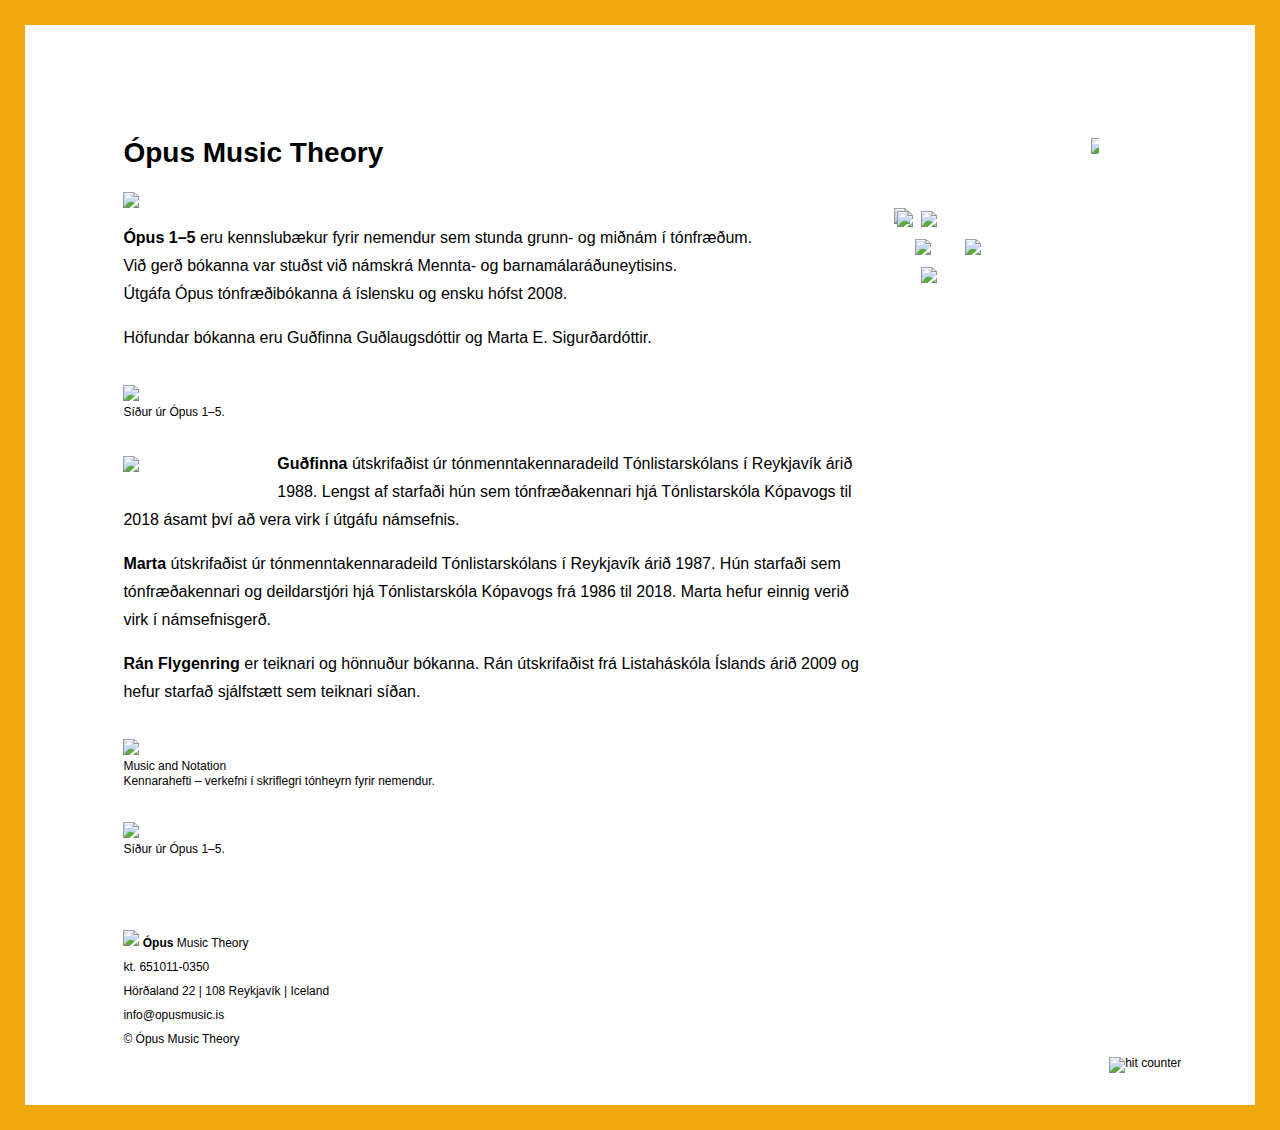
==== index.html @ 811f3639 "ok" ====
<!DOCTYPE html>
<html >
   <head> 
        <meta name="viewport" content="width=device-width, initial-scale=1.0" />
        <link rel="stylesheet" href="style.css">
        <link rel="icon" type="image/png" href="https://cdn.glitch.global/8276be85-9a9b-4915-a138-2e4279728780/raudur.png?v=1729731217273" />
         <title>Ópus Music Theory!</title>
    </head>
  
<header>
  <button  style=" padding: 0;
border: none;
background: none;" id="buttonsmall" onclick="myFunction2()"><img id="bt2" style=" cursor:pointer;" src="https://cdn.glitch.global/8276be85-9a9b-4915-a138-2e4279728780/isl?v=1729775907179" ></button>

  
 
  <script> 
      function myFunction() {
    var x = document.getElementById('column1_english');
    var y = document.getElementById('column1_islenska');
    var z = document.getElementById('bt');
    if (x.style.display === 'none') {
        x.style.display = 'block';
        y.style.display = 'none';
       z.src="https://cdn.glitch.global/8276be85-9a9b-4915-a138-2e4279728780/eng?v=1729775908264";

  
    } else {
    	y.style.display = 'block';
        x.style.display = 'none';
         z.src="https://cdn.glitch.global/8276be85-9a9b-4915-a138-2e4279728780/isl?v=1729775907179";

  
    } 
        
      
}
     function myFunction2() {
    var x = document.getElementById('column1_english');
    var y = document.getElementById('column1_islenska');
    var z = document.getElementById('bt2');
    if (x.style.display === 'none') {
        x.style.display = 'block';
        y.style.display = 'none';
       z.src="https://cdn.glitch.global/8276be85-9a9b-4915-a138-2e4279728780/eng?v=1729775908264";

  
    } else {
    	y.style.display = 'block';
        x.style.display = 'none';
         z.src="https://cdn.glitch.global/8276be85-9a9b-4915-a138-2e4279728780/isl?v=1729775907179";

  
    } 
      
}
  
 
    
  
  </script>
  
  <div class="navbar">
  <a class="titill_english" style=" text-decoration: none;"><strong>Ópus Music Theory</strong></a>
    <div class="dropdown" onmouseout="mouseOut4()" onmouseover="mouseOver4()">
    <button class="dropbtn" > <img  style=" cursor:pointer;"  id="svor" src="https://cdn.glitch.global/8276be85-9a9b-4915-a138-2e4279728780/svor.png?v=1730067952527" >
    </button>
      <script>
        function mouseOver4() {
    document.getElementById("svor").src="https://cdn.glitch.global/8276be85-9a9b-4915-a138-2e4279728780/svor2.png?v=1730068024588";
  }
  
  
  function mouseOut4() {
  document.getElementById("svor").src="https://cdn.glitch.global/8276be85-9a9b-4915-a138-2e4279728780/svor.png?v=1730067952527";
  }
      </script>
    <div class="dropdown-content" >
      <a href="./Opus1_svor">Ópus 1</a>
      <a href="./Opus2_svor">Ópus 2</a>
      <a href="./Opus3_svor">Ópus 3</a>
      <a href="./Opus4_svor">Ópus 4</a>
      <a href="./Opus5_svor">Ópus 5</a>
    </div>
  </div> 
 
     </div> 
  <a href="headerimage">
     
            <img
              style="display: block; margin-left: auto; margin-right: auto; margin-top: 2%;  position: relative;"
             
            
              src="https://cdn.glitch.global/675392fa-abd0-4d73-ab58-51f64d69403f/opuskapur_.jpg?v=1729717544191"
            
            />
          </a>
  
   

</header>


  <body>
    
    
    <div class="row">
        <div id="column1_islenska">
          
		<p><strong>Ópus 1–5 </strong>eru kennslubækur fyrir nemendur sem stunda grunn- og miðnám í tónfræðum.<br>
Við gerð bókanna var stuðst við námskrá Mennta- og barnamálaráðuneytisins.<br>
Útgáfa Ópus tónfræðibókanna á íslensku og ensku hófst 2008.</p>
<p>Höfundar bókanna eru Guðfinna Guðlaugsdóttir og Marta E. Sigurðardóttir.</p>

          <div  class="slideshow-container" style="display: block; margin-left: auto; margin-right: auto; margin-top: 4%; margin-bottom: 4%; position: relative;" data-cycle="2000">

    <div class="mySlides">
        <img src="https://cdn.glitch.global/8276be85-9a9b-4915-a138-2e4279728780/opussidur.jpg?v=1730111796913">
     
    </div>

    <div class="mySlides ">
        <img src="https://cdn.glitch.global/8276be85-9a9b-4915-a138-2e4279728780/opussidur4.jpg?v=1730112091494">
    </div>

    <div class="mySlides ">
        <img src="https://cdn.glitch.global/8276be85-9a9b-4915-a138-2e4279728780/opussidur6.jpg?v=1730112093834">
    </div>
             <div class="mySlides ">
        <img src="https://cdn.glitch.global/8276be85-9a9b-4915-a138-2e4279728780/opussidur8.jpg?v=1730112096105">
    </div>
             <div class="mySlides ">
        <img src="https://cdn.glitch.global/8276be85-9a9b-4915-a138-2e4279728780/opussidur9.jpg?v=1730112097296">
    </div>
<p class="fylgitexti"> Síður úr Ópus 1–5.
            
          </p>
</div>
     
          
<img src="https://cdn.glitch.global/675392fa-abd0-4d73-ab58-51f64d69403f/opusinstruments.jpg?v=1729698144412" 
style="float: left; 
margin: 0.375em 1.75em 1em 0;
    width:17%;"> 
         <p><strong>Guðfinna</strong> útskrifaðist úr tón&shy;mennta&shy;kennara&shy;deild Tónlistar&shy;skólans í Reykjavík árið 1988. Lengst af starfaði hún sem tónfræða&shy;kennari hjá Tónlistarskóla Kópavogs til 2018 ásamt því að vera virk í útgáfu námsefnis.</p>
<p><strong>Marta</strong> útskrifaðist úr tónmennta&shy;kennara&shy;deild Tónlistar&shy;skólans í Reykjavík árið 1987. Hún starfaði sem tónfræðakennari og deildarstjóri hjá Tónlistarskóla Kópavogs frá 1986 til 2018. Marta hefur einnig verið virk í námsefnisgerð.</p>
<p><strong>Rán Flygenring</strong> er teiknari og hönnuður bókanna. Rán útskrifaðist frá Listaháskóla Íslands árið 2009 og hefur starfað sjálfstætt sem teiknari síðan. </p>
 
   <div class="slideshow-container" style="display: block; margin-left: auto; margin-right: auto; margin-top: 4%; margin-bottom: 4%; position: relative;" data-cycle="2000">

    <div class="mySlides ">
        <img src="https://cdn.glitch.global/8276be85-9a9b-4915-a138-2e4279728780/1.jpg?v=1730112276648">
     <p class="fylgitexti"> Music and Notation<br>
       Kennarahefti – verkefni í skriflegri tónheyrn fyrir nemendur.
            
          </p>
    </div>

    <div class="mySlides ">
        <img src="https://cdn.glitch.global/8276be85-9a9b-4915-a138-2e4279728780/3.jpg?v=1730112327481">
    <p class="fylgitexti"> Vinnubók í tónheyrn<br>
       Nemendahefti – form fyrir skriflega tónheyrn.
            
          </p>
               </div>

    <div class="mySlides ">
        <img src="https://cdn.glitch.global/8276be85-9a9b-4915-a138-2e4279728780/tonheyrnarverkefni.jpg?v=1730113433041">
    <p class="fylgitexti"> Tónheyrnarverkefni 1–5<br>
       Verkefni í munnlegri tónheyrn fyrir nemendur.
            
          </p>
               </div>
             

</div>
     <div id= "slideshow3" class="slideshow-container" style="display: block; margin-left: auto; margin-right: auto; margin-top: 4%; margin-bottom: 4%; position: relative;" data-cycle="2000">

    <div class="mySlides ">
        <img src="https://cdn.glitch.global/8276be85-9a9b-4915-a138-2e4279728780/opussidur2.jpg?v=1730112088872">
     
    </div>

    <div class="mySlides">
        <img src="https://cdn.glitch.global/8276be85-9a9b-4915-a138-2e4279728780/opussidur3.jpg?v=1730112090072">
    </div>

    <div class="mySlides ">
        <img src="https://cdn.glitch.global/8276be85-9a9b-4915-a138-2e4279728780/opussidur5.jpg?v=1730112092653">
    </div>
             <div class="mySlides">
        <img src="https://cdn.glitch.global/8276be85-9a9b-4915-a138-2e4279728780/opussidur7.jpg?v=1730112095147">
    </div>
             <div class="mySlides ">
        <img src="https://cdn.glitch.global/8276be85-9a9b-4915-a138-2e4279728780/opussidur10.jpg?v=1730112098248">
    </div>
<p class="fylgitexti"> Síður úr Ópus 1–5.
            
          </p>
</div> 
   
      
          

	<p></p>
   <script>var slideshowContainers = document.getElementsByClassName("slideshow-container");
/* For each container get starting variables */
for(let s = 0; s < slideshowContainers.length; s++) {
    /* Read the new data attribute */        
    var cycle = slideshowContainers[s].dataset.cycle;
    /* Find all the child nodes with class mySlides */
    var slides = slideshowContainers[s].querySelectorAll('.mySlides');
    var slideIndex = 0;
    /* Now we can cycle slides, but this recursive function must have parameters */
    /* slides and cycle never change, those are unique for each slide container */
    /* slideIndex will increase during each iteration */
    showSlides(slides, slideIndex, cycle);
};

/* Function is alsmost same, but now it uses 3 new parameters */
function showSlides(slides, slideIndex, cycle) {
    for (i = 0; i < slides.length; i++) {
        slides[i].style.display = "none";
    };
    slideIndex++;
    if (slideIndex > slides.length) {
        slideIndex = 1
    };
    slides[slideIndex - 1].style.display = "block";
    /* Calling same function, but with new parameters and cycle time */
    setTimeout(function() {
        showSlides(slides, slideIndex, cycle)
    }, cycle);
};
   
  }
  
   
   
   </script>
           </div>
      
 <div id="column1_english" style="display: none;">
          <p> <b>Opus, vols. 1–5</b> are music theory textbooks for children aged eight and older. While originally conceived for use in music schools, they are also suitable for instruction in primary schools and for private study. The five volumes form a progressive course, taking students from the rudiments of music theory through intermediate-level study. Currently, volumes 1–3 have been translated into English, but all five books are readily available in Icelandic.</p><p>The books teach the fundamentals of music theory through a variety of methods, including games and puzzles. We have found that colourful graphic presentation makes the subject much more accessible for students. The books also contain anecdotal information from music history, which can easily be related to listening and analysis.</p>

          
           <div id= "slideshow1" class="slideshow-container" style="display: block; margin-left: auto; margin-right: auto; margin-top: 4%; margin-bottom: 4%; position: relative;" data-cycle="2000">

    <div class="mySlides">
        <img src="https://cdn.glitch.global/8276be85-9a9b-4915-a138-2e4279728780/opussidur.jpg?v=1730111796913">
     
    </div>

    <div class="mySlides ">
        <img src="https://cdn.glitch.global/8276be85-9a9b-4915-a138-2e4279728780/opussidur4.jpg?v=1730112091494">
    </div>

    <div class="mySlides ">
        <img src="https://cdn.glitch.global/8276be85-9a9b-4915-a138-2e4279728780/opussidur6.jpg?v=1730112093834">
    </div>
             <div class="mySlides">
        <img src="https://cdn.glitch.global/8276be85-9a9b-4915-a138-2e4279728780/opussidur8.jpg?v=1730112096105">
    </div>
             <div class="mySlides ">
        <img src="https://cdn.glitch.global/8276be85-9a9b-4915-a138-2e4279728780/opussidur9.jpg?v=1730112097296">
    </div>
<p class="fylgitexti"> Pages from Ópus 1–5.
            
          </p>
</div>
          
          
          
         
      <p>The Opus Music Theory textbooks are the result of many years of experimental teaching by the authors, who are former music teachers at Kópavogur Music School, one of the largest music schools in Iceland. The aim is to enable all pupils to use the material provided. We opted for graphic presentation because, in the course of our experimental teaching, it yielded the best results.</p>
   <p>The Opus Music Theory textbooks have received publication grants from <em>Ministry of Education and Children</em>,<em> the Icelandic Association of Music School Teachers</em>, and others.</p>

          
       

             <div id= "slideshow2" class="slideshow-container" style="display: block; margin-left: auto; margin-right: auto; margin-top: 4%; margin-bottom: 4%; position: relative;" data-cycle="2000">

    <div class="mySlides">
        <img src="https://cdn.glitch.global/8276be85-9a9b-4915-a138-2e4279728780/1.jpg?v=1730112276648">
     <p class="fylgitexti"> Music and Notation<br>
       Kennarahefti – verkefni í skriflegri tónheyrn fyrir nemendur.
            
          </p>
    </div>

     <div class="mySlides ">
        <img src="https://cdn.glitch.global/8276be85-9a9b-4915-a138-2e4279728780/3.jpg?v=1730112327481">
    <p class="fylgitexti"> Vinnubók í tónheyrn<br>
       Nemendahefti – form fyrir skriflega tónheyrn (Music & Notation).
            
          </p>
               </div>

    <div class="mySlides">
        <img src="https://cdn.glitch.global/8276be85-9a9b-4915-a138-2e4279728780/tonheyrnarverkefni.jpg?v=1730113433041">
    <p class="fylgitexti"> Tónheyrnarverkefni 1–5<br>
       Verkefni í munnlegri tónheyrn fyrir nemendur.
            
          </p>
               </div>
             

</div>
           
          
          <p>
          The publication of the Opus music books, together with related material in Icelandic and English, began in 2008. The authors of the books are former music teachers Marta E. Sigurðardóttir and Guðfinna Guðlaugsdóttir. The material is published under the name of Opus Music Theory.</p>
<p><img src="https://cdn.glitch.global/675392fa-abd0-4d73-ab58-51f64d69403f/opusinstruments.jpg?v=1729698144412" 
    style="float: left; 
    margin: 0.375em 1.75em 1em 0;
        width:17%;" ><strong>Guðfinna Guðlaugsdóttir</strong> holds a degree in music education from the Reykjavík College of Music. She taught music theory from 1988 to 2018, mostly at Kópavogur Music School, as well as being an active writer and editor of teaching materials.</p>
<p><strong>Marta E. Sigurðardóttir</strong> holds a degree in music education from the Reykjavík College of Music. She taught at Kópavogur Music School from 1986 to 2018 and was head of the school’s music theory department from 1990 to 2018. She has also been an active writer of educational material.</p>
<p><strong>Rán Flygenring</strong> is the graphic designer and illustrator of the Opus Music Theory books. She graduated with a BA in graphic design from the Iceland Academy of the Arts in 2009. She has been active in the creative field for several years, working mainly in the field of illustration and graphic storytelling. Rán has received numerous awards and nominations for her work.</p>
   
 
           <div class="slideshow-container" style="display: block; margin-left: auto; margin-right: auto; margin-top: 4%; margin-bottom: 4%; position: relative;" data-cycle="2000">

    <div class="mySlides ">
        <img src="https://cdn.glitch.global/8276be85-9a9b-4915-a138-2e4279728780/opussidur2.jpg?v=1730112088872">
     
    </div>

    <div class="mySlides">
        <img src="https://cdn.glitch.global/8276be85-9a9b-4915-a138-2e4279728780/opussidur3.jpg?v=1730112090072">
    </div>

    <div class="mySlides ">
        <img src="https://cdn.glitch.global/8276be85-9a9b-4915-a138-2e4279728780/opussidur5.jpg?v=1730112092653">
    </div>
             <div class="mySlides ">
        <img src="https://cdn.glitch.global/8276be85-9a9b-4915-a138-2e4279728780/opussidur7.jpg?v=1730112095147">
    </div>
             <div class="mySlides ">
        <img src="https://cdn.glitch.global/8276be85-9a9b-4915-a138-2e4279728780/opussidur10.jpg?v=1730112098248">
    </div>
<p class="fylgitexti"> Pages from Ópus 1–5.
            
          </p>
</div> 

	<p></p>
	

      	</div>
    
      
          
     
    
  
     <div class="column2">
       
     <div class="opuskall">
       <button  style=" padding: 0;
border: none;
background: none;" id="islenska" onclick="myFunction()"><img id="bt" onmouseout="mouseOut3()" onmouseover="mouseOver3()" style=" cursor:pointer;" src="https://cdn.glitch.global/8276be85-9a9b-4915-a138-2e4279728780/isl?v=1729775907179" ></button>

       <img  style="position: relative;" src="https://cdn.glitch.global/8276be85-9a9b-4915-a138-2e4279728780/opuskall-haus.png?v=1730032844815" 
  >
       
       </div>
 <a href="https://www.tonastodin.is/leit/?q=%C3%B3pus" target="_blank" ><img  id="buy" onmouseout="mouseOut()" onmouseover="mouseOver()" style="position: relative;" src="https://cdn.glitch.global/8276be85-9a9b-4915-a138-2e4279728780/kaupa_1.png?v=1730065942750" 
  >  </a>
    
    <a  href="mailto: info@opusmusic.is" >  <img  id="opusmail" onmouseout="mouseOut1()" onmouseover="mouseOver1()" style="position: relative;  " src="https://cdn.glitch.global/8276be85-9a9b-4915-a138-2e4279728780/opusog_1.png?v=1730065984340" 
  >   </a> 
        <a href="mailto: express@talnet.is" >  <img  id="verkefnimail" onmouseout="mouseOut2()" onmouseover="mouseOver2()" style="position: relative;  " src="https://cdn.glitch.global/8276be85-9a9b-4915-a138-2e4279728780/tonh_1.png?v=1730066150668" 
  >   </a>
     <div class="opuskall" style= "margin-bottom: 50px;">  <img  style="position: relative;" src="https://cdn.glitch.global/8276be85-9a9b-4915-a138-2e4279728780/opuskall-faetur.png?v=1730034214537" 
                                  > </div>
       
       <script> 
       function mouseOver() {
    document.getElementById("buy").src="https://cdn.glitch.global/8276be85-9a9b-4915-a138-2e4279728780/kaupa_2.png?v=1730065967588";
  }
  
  function mouseOut() {
  document.getElementById("buy").src="https://cdn.glitch.global/8276be85-9a9b-4915-a138-2e4279728780/kaupa_1.png?v=1730065942750";
  }
          function mouseOver1() {
    document.getElementById("opusmail").src="https://cdn.glitch.global/8276be85-9a9b-4915-a138-2e4279728780/opusog_2.png?v=1730066003556";
  }
  
  function mouseOut1() {
  document.getElementById("opusmail").src="https://cdn.glitch.global/8276be85-9a9b-4915-a138-2e4279728780/opusog_1.png?v=1730065984340";
  }
         function mouseOver2() {
    document.getElementById("verkefnimail").src="https://cdn.glitch.global/8276be85-9a9b-4915-a138-2e4279728780/tonh_2.png?v=1730066176357";
  }
  
  function mouseOut2() {
  document.getElementById("verkefnimail").src="https://cdn.glitch.global/8276be85-9a9b-4915-a138-2e4279728780/tonh_1.png?v=1730066150668";
  }
         
           function mouseOver3() {
    document.getElementById("bt").style.opacity="75%";
  }
  
  function mouseOut3() {
  document.getElementById("bt").style.opacity="100%";
  }
         var slideshowContainers = document.getElementsByClassName("slideshow-container");
/* For each container get starting variables */
for(let s = 0; s < slideshowContainers.length; s++) {
    /* Read the new data attribute */        
    var cycle = slideshowContainers[s].dataset.cycle;
    /* Find all the child nodes with class mySlides */
    var slides = slideshowContainers[s].querySelectorAll('.mySlides');
    var slideIndex = 0;
    /* Now we can cycle slides, but this recursive function must have parameters */
    /* slides and cycle never change, those are unique for each slide container */
    /* slideIndex will increase during each iteration */
    showSlides(slides, slideIndex, cycle);
};

/* Function is alsmost same, but now it uses 3 new parameters */
function showSlides(slides, slideIndex, cycle) {
    for (i = 0; i < slides.length; i++) {
        slides[i].style.display = "none";
    };
    slideIndex++;
    if (slideIndex > slides.length) {
        slideIndex = 1
    };
    slides[slideIndex - 1].style.display = "block";
    /* Calling same function, but with new parameters and cycle time */
    setTimeout(function() {
        showSlides(slides, slideIndex, cycle)
    }, cycle);
};
       </script>
     
     <p>
       
       </p>
     
  
      <div id="svorlisti">
        
     
         <img  id="svornidri"   src="https://cdn.glitch.global/8276be85-9a9b-4915-a138-2e4279728780/svor.png?v=1730066496882" >
        <ul style="margin-bottom: 30px; margin-top: -10px;">
<li><a href="./Opus1_svor">Ópus 1</a></li>
<li><a href="./Opus2_svor">Ópus 2</a></li>
<li><a href="./Opus3_svor">Ópus 3</a></li>
<li><a href="./Opus4_svor">Ópus 4</a></li>
<li><a href="./Opus5_svor">Ópus 5</a></li>
			</ul>
          </div>
       
        </div>
        </div>
      </body>
  <footer style = "margin-top: 40px; margin-bottom: 60px;">
   <div>
     
   <img style="width: 60px; margin-bottom:-8px;" src="https://cdn.glitch.global/675392fa-abd0-4d73-ab58-51f64d69403f/opusmusictheory%20copy.png?v=1729714924804">
     <p class="text"><b>Ópus</b> Music Theory</p></div>
  <p>
   kt. 651011-0350</p>
    <p>Hörðaland 22 | 108 Reykjavík | Iceland </p>
    <p><!-- Begin Email Cloaking -->
<script language="javascript" type="text/javascript"><!--
//
// Anti-Spam Email Cloaking 3.0 by David Tulga
// https://www.davidtulga.com/antispamemail.htm
//
x = '&#64;';
eml = '&#105;&#110;&#102;&#111;' + x + '&#111;&#112;&#117;&#115;&#109;&#117;&#115;&#105;&#99;&#46;&#105;&#115;';
msg = '&#105;&#110;&#102;&#111;' + x + '&#111;&#112;&#117;&#115;&#109;&#117;&#115;&#105;&#99;&#46;&#105;&#115;';
out = '<a class="cloak_eml" href="mailto:' + eml + '">' + msg + '</a>';
document.write(out);
// -->
</script>
<noscript>
<!-- This message is displayed if the browser has javascript disabled. -->
&#105;&#110;&#102;&#111; (at) &#111;&#112;&#117;&#115;&#109;&#117;&#115;&#105;&#99;&#46;&#105;&#115; [ &#105;&#110;&#102;&#111; (at) &#111;&#112;&#117;&#115;&#109;&#117;&#115;&#105;&#99;&#46;&#105;&#115; ] 
</noscript>
<!-- End Email Cloaking --></p>

    <p>© Ópus Music Theory</p>
     <!-- Start of CuterCounter Code -->
  <a style="float: right; margin-bottom:20px;" href="https://www.cutercounter.com/" target="_blank">   <img src="https://www.cutercounter.com/hits.php?id=hmxqkkpn&nd=6&style=1" border="0" alt="hit counter"></a>
<!-- End of CuterCounter Code -->
  </footer>
  

</html>
---- style.css ----
html {
  border: 25px solid #f0a80c;

}

header { 
 margin-top: 110px;
  
}
#islenska { 
  right: 25%;
  position: absolute;
  width: 9%;
  
}

.svorsidur { display: block; margin-left: auto; margin-right: auto; margin-top: 4%; margin-bottom: 4%; position: relative;
  border: 1px solid ;
}

footer { 
 font-family: "Helvetica Neue", Helvetica, sans-serif;
    font-weight: inherit;
  font-size: 12px;
   line-height: 1;
  bottom: 60px;
}



.text {
  display: inline-block;
  vertical-align: top;
  height:0px;
  margin-top:9px;
}
a {
  text-decoration: none;
  color: black;
  
}
a:hover {
  text-decoration: underline;
  color: black;
  
}
navbar {
  overflow: hidden;
}


.navbar a {
  text-align: center;
  text-decoration: none;
}



.dropdown .dropbtn { 
  border: none;
  outline: none;
  padding: 0px 0px;
  width: 50%;
  background-color: inherit;
  margin: 0;
}



.dropdown-content {
  display: none;
  position: absolute;
  background-color: #f9f9f9;
  
  margin-left: 7px;
  min-width: 90px;
  z-index: 1;
}

.dropdown-content a {
  float: none;
  color: black;
  padding: 14px 16px;
  text-decoration: none;
  display: block;
  text-align: left;
}
.dropdown-content2 {
  display: none;
  position: absolute;
  background-color: #f9f9f9;
  min-width: 120px;
  z-index: 1;
}

.dropdown-content2 a {
  float: none;
  color: black;
  padding: 14px 25px;
  text-decoration: none;
  display: block;
  text-align: left;
}


.dropdown-content2 a:hover {
  background-color: #f0a80c;
  color: black;
}


.dropdown-content a:hover {
  background-color: #f0a80c;
  color: black;
}

.dropdown:hover .dropdown-content {
  display: block;
}
.dropdown:hover .dropdown-content2 {
  display: block;
}

@media screen and (max-width: 600px) {
  .topnav a:not(:first-child), .dropdown .dropbtn {
    display: none;
  }
  .topnav a.icon {
    float: right;
    display: block;
  }
}
.mySlides {display:none;}
.mySlides2 {display:none;}

img { 
    max-width: 100%; 
    height: auto; 
}





.titill_english {
    font-family: "Helvetica Neue", Helvetica, sans-serif;
    font-weight: inherit;
      margin: 0;
   
}
.titill_english:hover {
   text-decoration: underline;
   
}

.row {
display: -ms-flexbox; /* IE10 */
display: flex;
-ms-flex-wrap: wrap; /* IE10 */
flex-wrap: wrap;
padding: 0 0px;
}

@media screen and (min-width: 830px) {
  
  #buttonsmall { 
  display: none;
  
}
    
  
    .titill_english {
        font-size: 1.75rem;
        line-height: 1.25;
    }
   .titill_islenska {
        font-size: 1.75rem;
        line-height: 1.25;
    }
  

  .litlirtitlar {margin-left: 8%;}
  
  #column1_english {
-ms-flex: 70%;
flex: 70%;
max-width: 70%;
    margin-right: 2%;
}
  
  #column1_islenska {
-ms-flex: 70%;
flex: 70%;
max-width: 70%;
    margin-right: 2%;
}
  
   .column2 {
-ms-flex: 28%;
flex: 28%;
max-width: 28%;
}
  .opuskall{ display: block;
    float: right; margin-right: 8%;
     width: 80%;
  }
  
  
  #buy{ width: 90%; margin-left: 4%; margin-top: -2%; }
   #opusmail{ width: 80%; margin-left: 10%; margin-top: -10px;}
  #verkefnimail{ width: 80%; margin-left: 10%; }
      
 
}
@media screen and (max-width: 830px) {
  
  #buttonsmall { 
  right: 8%;
    top: 30px;
  width: 15%;
    z-index: 1;
    position: absolute;
    
  
  
}

 
   #buy{ width: 50%; margin-left: 0%; }
  
   #opusmail{ width: 50%; margin-left: 0%;}
  
   #verkefnimail{ width: 50%; margin-left: 0%; }
 
    .titill_english {
        font-size: 23px;
    font-size: 1.4375rem;
    line-height: 1.2173913043;
    }
  .titill_islenska {
        font-size: 23px;
    font-size: 1.4375rem;
    line-height: 1.2173913043;
    }
    .litlirtitlar {margin-left: 0%; display: inline-block;}


  .opuskall {display: none;
  }
  
 html{
  border: 15px solid #f0a80c;}
  
  #column1_english {
-ms-flex: 100%;
flex: 100%;
max-width: 100%;
}
   
  #column1_islenska {
-ms-flex: 100%;
flex: 100%;
max-width: 100%;
}
  .column2 {
-ms-flex: 100%;
flex: 100%;
max-width: 100%;
}
  
  
  header { 
 margin-top: 50px;
}
 


}
@media screen and (min-width: 600px) {
.dropdown {
  float: right;
  margin-right: 7%;}
  #svorlisti{display: none;}
  
  
  body{
  font-family: "Helvetica Neue", Helvetica, sans-serif;
    font-weight: inherit;
  
    line-height: 1.75;}
  .fylgitexti {
  font-size: 12px;
  margin-top: -5px;
  
   line-height: 1.3;
}
}

@media screen and (max-width: 600px) {
.dropdown {
display: hidden;

}

  li {
    margin-left: -10px;
font-family: "Helvetica Neue", Helvetica, sans-serif;
    font-weight: inherit;
  
}
  .fylgitexti {
  font-size: 12px;
  margin-top: -5px;
  
   line-height: 1.3;
}
   body{
  font-family: "Helvetica Neue", Helvetica, sans-serif;
    font-weight: inherit;
  
    line-height: 1.75;}
 #svornidri{ width: 23%; margin-left: 2%; margin-bottom: 10px;}}

@media screen and (max-width: 400px) {
   body{
  font-family: "Helvetica Neue", Helvetica, sans-serif;
    font-weight: inherit;
  font-size:12px;
    line-height: 1.75;}
.fylgitexti {
  font-size: 10px;
  margin-top: -5px;
  
   line-height: 1.3;
}
   
}




.islenska {font-size: 10pt;  line-height: 1.5; margin-left:8%; margin-right:9%;}




body  { 
  margin-left: 8%;
  margin-right: 6%;
  
}
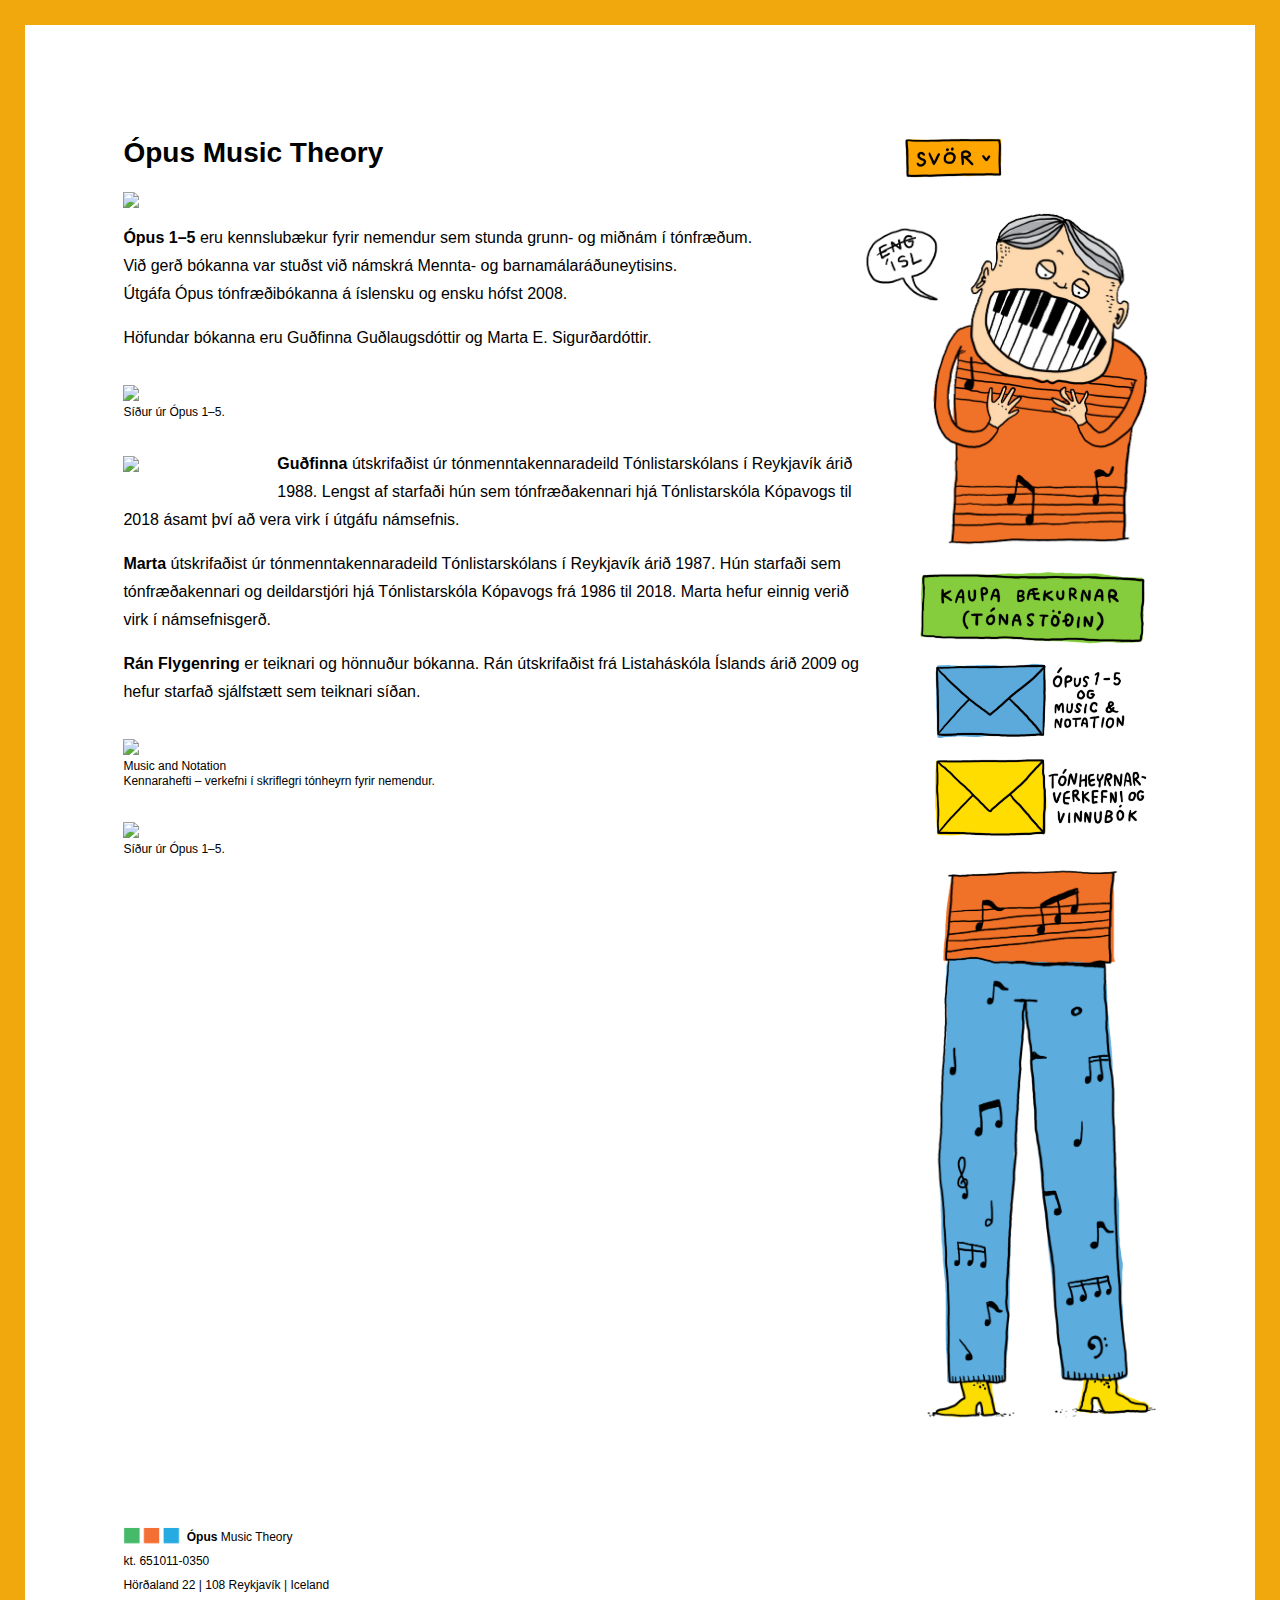
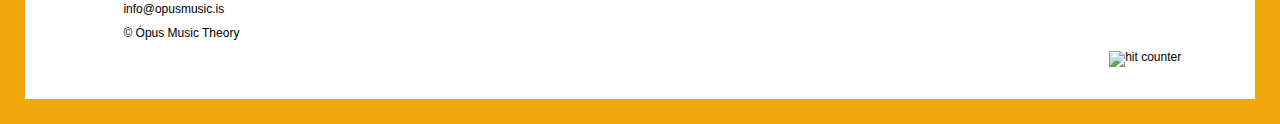
==== commit e5cb8ac3: "mfolder" ====
--- a/index.html
+++ b/index.html
@@ -10,7 +10,7 @@
 <header>
   <button  style=" padding: 0;
 border: none;
-background: none;" id="buttonsmall" onclick="myFunction2()"><img id="bt2" style=" cursor:pointer;" src="https://cdn.glitch.global/8276be85-9a9b-4915-a138-2e4279728780/isl?v=1729775907179" ></button>
+background: none;" id="buttonsmall" onclick="myFunction2()"><img id="bt2" style=" cursor:pointer;" src="m/isl_icon.png" ></button>
 
   
  
@@ -22,13 +22,13 @@
     if (x.style.display === 'none') {
         x.style.display = 'block';
         y.style.display = 'none';
-       z.src="https://cdn.glitch.global/8276be85-9a9b-4915-a138-2e4279728780/eng?v=1729775908264";
+       z.src="m/eng_icon.png";
 
   
     } else {
     	y.style.display = 'block';
         x.style.display = 'none';
-         z.src="https://cdn.glitch.global/8276be85-9a9b-4915-a138-2e4279728780/isl?v=1729775907179";
+         z.src="m/isl_icon.png";
 
   
     } 
@@ -42,13 +42,13 @@
     if (x.style.display === 'none') {
         x.style.display = 'block';
         y.style.display = 'none';
-       z.src="https://cdn.glitch.global/8276be85-9a9b-4915-a138-2e4279728780/eng?v=1729775908264";
+       z.src="m/eng_icon.png";
 
   
     } else {
     	y.style.display = 'block';
         x.style.display = 'none';
-         z.src="https://cdn.glitch.global/8276be85-9a9b-4915-a138-2e4279728780/isl?v=1729775907179";
+         z.src="m/isl_icon.png";
 
   
     } 
@@ -63,16 +63,16 @@
   <div class="navbar">
   <a class="titill_english" style=" text-decoration: none;"><strong>Ópus Music Theory</strong></a>
     <div class="dropdown" onmouseout="mouseOut4()" onmouseover="mouseOver4()">
-    <button class="dropbtn" > <img  style=" cursor:pointer;"  id="svor" src="https://cdn.glitch.global/8276be85-9a9b-4915-a138-2e4279728780/svor.png?v=1730067952527" >
+    <button class="dropbtn" > <img  style=" cursor:pointer;"  id="svor" src="m/svor.png" >
     </button>
       <script>
         function mouseOver4() {
-    document.getElementById("svor").src="https://cdn.glitch.global/8276be85-9a9b-4915-a138-2e4279728780/svor2.png?v=1730068024588";
+    document.getElementById("svor").src="m/svor2.png";
   }
   
   
   function mouseOut4() {
-  document.getElementById("svor").src="https://cdn.glitch.global/8276be85-9a9b-4915-a138-2e4279728780/svor.png?v=1730067952527";
+  document.getElementById("svor").src="m/svor.png";
   }
       </script>
     <div class="dropdown-content" >
@@ -358,43 +358,43 @@
      <div class="opuskall">
        <button  style=" padding: 0;
 border: none;
-background: none;" id="islenska" onclick="myFunction()"><img id="bt" onmouseout="mouseOut3()" onmouseover="mouseOver3()" style=" cursor:pointer;" src="https://cdn.glitch.global/8276be85-9a9b-4915-a138-2e4279728780/isl?v=1729775907179" ></button>
-
-       <img  style="position: relative;" src="https://cdn.glitch.global/8276be85-9a9b-4915-a138-2e4279728780/opuskall-haus.png?v=1730032844815" 
+background: none;" id="islenska" onclick="myFunction()"><img id="bt" onmouseout="mouseOut3()" onmouseover="mouseOver3()" style=" cursor:pointer;" src="m/isl_icon.png" ></button>
+
+       <img  style="position: relative;" src="m/opuskall-haus.png" 
   >
        
        </div>
- <a href="https://www.tonastodin.is/leit/?q=%C3%B3pus" target="_blank" ><img  id="buy" onmouseout="mouseOut()" onmouseover="mouseOver()" style="position: relative;" src="https://cdn.glitch.global/8276be85-9a9b-4915-a138-2e4279728780/kaupa_1.png?v=1730065942750" 
+ <a href="https://www.tonastodin.is/leit/?q=%C3%B3pus" target="_blank" ><img  id="buy" onmouseout="mouseOut()" onmouseover="mouseOver()" style="position: relative;" src="m/kaupa_1.png" 
   >  </a>
     
-    <a  href="mailto: info@opusmusic.is" >  <img  id="opusmail" onmouseout="mouseOut1()" onmouseover="mouseOver1()" style="position: relative;  " src="https://cdn.glitch.global/8276be85-9a9b-4915-a138-2e4279728780/opusog_1.png?v=1730065984340" 
+    <a  href="mailto: info@opusmusic.is" >  <img  id="opusmail" onmouseout="mouseOut1()" onmouseover="mouseOver1()" style="position: relative;  " src="m/opusog_1.png" 
   >   </a> 
-        <a href="mailto: express@talnet.is" >  <img  id="verkefnimail" onmouseout="mouseOut2()" onmouseover="mouseOver2()" style="position: relative;  " src="https://cdn.glitch.global/8276be85-9a9b-4915-a138-2e4279728780/tonh_1.png?v=1730066150668" 
+        <a href="mailto: express@talnet.is" >  <img  id="verkefnimail" onmouseout="mouseOut2()" onmouseover="mouseOver2()" style="position: relative;  " src="m/tonh_1.png" 
   >   </a>
-     <div class="opuskall" style= "margin-bottom: 50px;">  <img  style="position: relative;" src="https://cdn.glitch.global/8276be85-9a9b-4915-a138-2e4279728780/opuskall-faetur.png?v=1730034214537" 
+     <div class="opuskall" style= "margin-bottom: 50px;">  <img  style="position: relative;" src="m/opuskall-faetur.png" 
                                   > </div>
        
        <script> 
        function mouseOver() {
-    document.getElementById("buy").src="https://cdn.glitch.global/8276be85-9a9b-4915-a138-2e4279728780/kaupa_2.png?v=1730065967588";
+    document.getElementById("buy").src="m/kaupa_2.png";
   }
   
   function mouseOut() {
-  document.getElementById("buy").src="https://cdn.glitch.global/8276be85-9a9b-4915-a138-2e4279728780/kaupa_1.png?v=1730065942750";
+  document.getElementById("buy").src="m/kaupa_1.png";
   }
           function mouseOver1() {
-    document.getElementById("opusmail").src="https://cdn.glitch.global/8276be85-9a9b-4915-a138-2e4279728780/opusog_2.png?v=1730066003556";
+    document.getElementById("opusmail").src="m/opusog_2.png";
   }
   
   function mouseOut1() {
-  document.getElementById("opusmail").src="https://cdn.glitch.global/8276be85-9a9b-4915-a138-2e4279728780/opusog_1.png?v=1730065984340";
+  document.getElementById("opusmail").src="m/opusog_1.png";
   }
          function mouseOver2() {
-    document.getElementById("verkefnimail").src="https://cdn.glitch.global/8276be85-9a9b-4915-a138-2e4279728780/tonh_2.png?v=1730066176357";
+    document.getElementById("verkefnimail").src="m/tonh_2.png";
   }
   
   function mouseOut2() {
-  document.getElementById("verkefnimail").src="https://cdn.glitch.global/8276be85-9a9b-4915-a138-2e4279728780/tonh_1.png?v=1730066150668";
+  document.getElementById("verkefnimail").src="m/tonh_1.png";
   }
          
            function mouseOver3() {
@@ -443,7 +443,7 @@
       <div id="svorlisti">
         
      
-         <img  id="svornidri"   src="https://cdn.glitch.global/8276be85-9a9b-4915-a138-2e4279728780/svor.png?v=1730066496882" >
+         <img  id="svornidri"   src="m/svorlisti.png" >
         <ul style="margin-bottom: 30px; margin-top: -10px;">
 <li><a href="./Opus1_svor">Ópus 1</a></li>
 <li><a href="./Opus2_svor">Ópus 2</a></li>
@@ -459,7 +459,7 @@
   <footer style = "margin-top: 40px; margin-bottom: 60px;">
    <div>
      
-   <img style="width: 60px; margin-bottom:-8px;" src="https://cdn.glitch.global/675392fa-abd0-4d73-ab58-51f64d69403f/opusmusictheory%20copy.png?v=1729714924804">
+   <img style="width: 60px; margin-bottom:-8px;" src="m/opusmusictheory logo.png">
      <p class="text"><b>Ópus</b> Music Theory</p></div>
   <p>
    kt. 651011-0350</p>
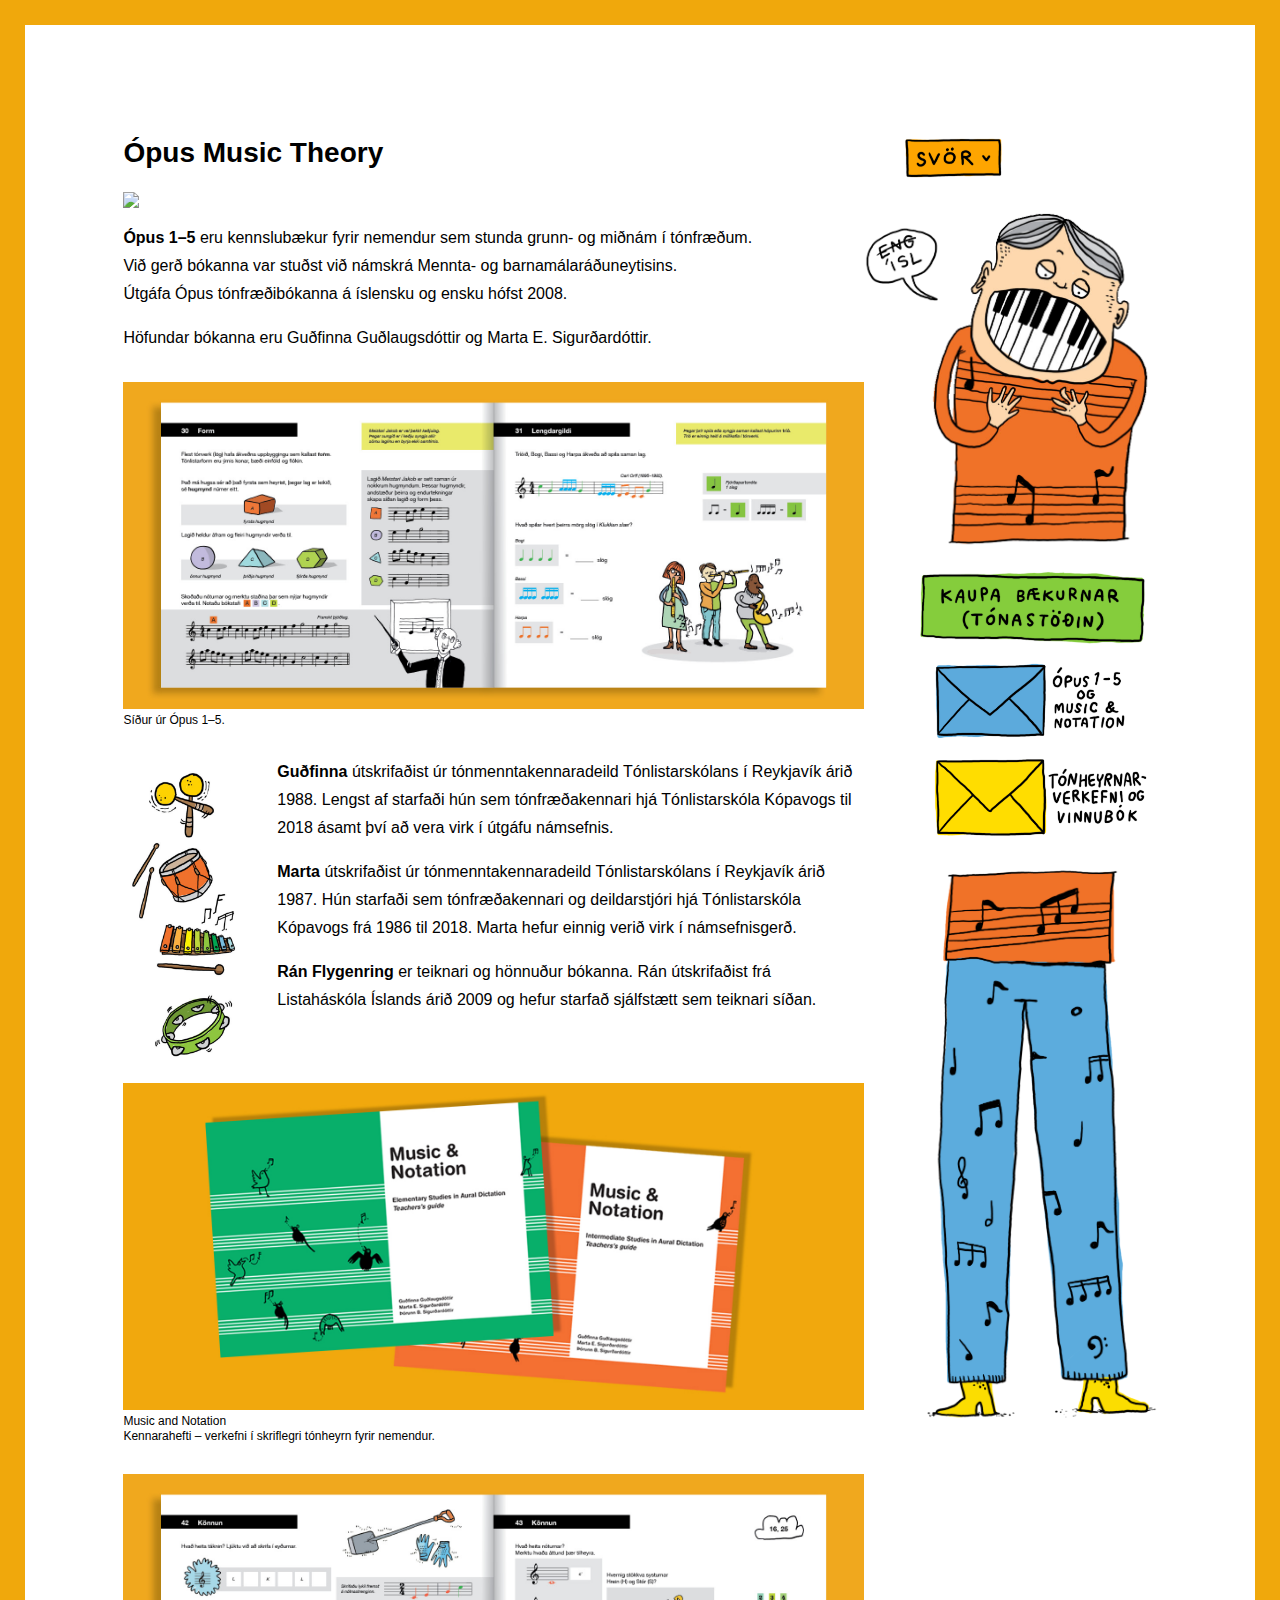
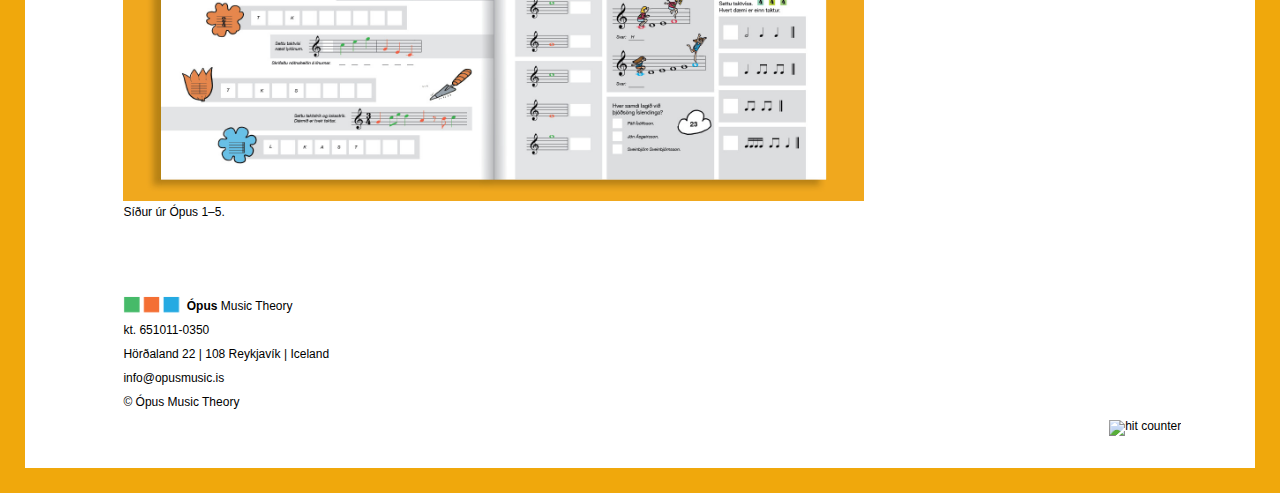
==== commit 6218dfca: "glitch" ====
--- a/index.html
+++ b/index.html
@@ -91,7 +91,7 @@
               style="display: block; margin-left: auto; margin-right: auto; margin-top: 2%;  position: relative;"
              
             
-              src="https://cdn.glitch.global/675392fa-abd0-4d73-ab58-51f64d69403f/opuskapur_.jpg?v=1729717544191"
+              src="m/opuskapur_.jpg"
             
             />
           </a>
@@ -115,22 +115,22 @@
           <div  class="slideshow-container" style="display: block; margin-left: auto; margin-right: auto; margin-top: 4%; margin-bottom: 4%; position: relative;" data-cycle="2000">
 
     <div class="mySlides">
-        <img src="https://cdn.glitch.global/8276be85-9a9b-4915-a138-2e4279728780/opussidur.jpg?v=1730111796913">
-     
-    </div>
-
-    <div class="mySlides ">
-        <img src="https://cdn.glitch.global/8276be85-9a9b-4915-a138-2e4279728780/opussidur4.jpg?v=1730112091494">
-    </div>
-
-    <div class="mySlides ">
-        <img src="https://cdn.glitch.global/8276be85-9a9b-4915-a138-2e4279728780/opussidur6.jpg?v=1730112093834">
-    </div>
-             <div class="mySlides ">
-        <img src="https://cdn.glitch.global/8276be85-9a9b-4915-a138-2e4279728780/opussidur8.jpg?v=1730112096105">
-    </div>
-             <div class="mySlides ">
-        <img src="https://cdn.glitch.global/8276be85-9a9b-4915-a138-2e4279728780/opussidur9.jpg?v=1730112097296">
+        <img src="m/opussidur.jpg">
+     
+    </div>
+
+    <div class="mySlides ">
+        <img src="m/opussidur4.jpg">
+    </div>
+
+    <div class="mySlides ">
+        <img src="m/opussidur6.jpg">
+    </div>
+             <div class="mySlides ">
+        <img src="m/opussidur8.jpg">
+    </div>
+             <div class="mySlides ">
+        <img src="m/opussidur9.jpg">
     </div>
 <p class="fylgitexti"> Síður úr Ópus 1–5.
             
@@ -138,7 +138,7 @@
 </div>
      
           
-<img src="https://cdn.glitch.global/675392fa-abd0-4d73-ab58-51f64d69403f/opusinstruments.jpg?v=1729698144412" 
+<img src="m/opusinstruments.jpg" 
 style="float: left; 
 margin: 0.375em 1.75em 1em 0;
     width:17%;"> 
@@ -149,7 +149,7 @@
    <div class="slideshow-container" style="display: block; margin-left: auto; margin-right: auto; margin-top: 4%; margin-bottom: 4%; position: relative;" data-cycle="2000">
 
     <div class="mySlides ">
-        <img src="https://cdn.glitch.global/8276be85-9a9b-4915-a138-2e4279728780/1.jpg?v=1730112276648">
+        <img src="m/1.jpg">
      <p class="fylgitexti"> Music and Notation<br>
        Kennarahefti – verkefni í skriflegri tónheyrn fyrir nemendur.
             
@@ -157,7 +157,7 @@
     </div>
 
     <div class="mySlides ">
-        <img src="https://cdn.glitch.global/8276be85-9a9b-4915-a138-2e4279728780/3.jpg?v=1730112327481">
+        <img src="m/3.jpg">
     <p class="fylgitexti"> Vinnubók í tónheyrn<br>
        Nemendahefti – form fyrir skriflega tónheyrn.
             
@@ -165,7 +165,7 @@
                </div>
 
     <div class="mySlides ">
-        <img src="https://cdn.glitch.global/8276be85-9a9b-4915-a138-2e4279728780/tonheyrnarverkefni.jpg?v=1730113433041">
+        <img src="m/tonheyrnarverkefni.jpg">
     <p class="fylgitexti"> Tónheyrnarverkefni 1–5<br>
        Verkefni í munnlegri tónheyrn fyrir nemendur.
             
@@ -177,22 +177,22 @@
      <div id= "slideshow3" class="slideshow-container" style="display: block; margin-left: auto; margin-right: auto; margin-top: 4%; margin-bottom: 4%; position: relative;" data-cycle="2000">
 
     <div class="mySlides ">
-        <img src="https://cdn.glitch.global/8276be85-9a9b-4915-a138-2e4279728780/opussidur2.jpg?v=1730112088872">
-     
-    </div>
-
-    <div class="mySlides">
-        <img src="https://cdn.glitch.global/8276be85-9a9b-4915-a138-2e4279728780/opussidur3.jpg?v=1730112090072">
-    </div>
-
-    <div class="mySlides ">
-        <img src="https://cdn.glitch.global/8276be85-9a9b-4915-a138-2e4279728780/opussidur5.jpg?v=1730112092653">
+        <img src="m/opussidur2.jpg">
+     
+    </div>
+
+    <div class="mySlides">
+        <img src="m/opussidur3.jpg">
+    </div>
+
+    <div class="mySlides ">
+        <img src="m/opussidur5.jpg">
     </div>
              <div class="mySlides">
-        <img src="https://cdn.glitch.global/8276be85-9a9b-4915-a138-2e4279728780/opussidur7.jpg?v=1730112095147">
-    </div>
-             <div class="mySlides ">
-        <img src="https://cdn.glitch.global/8276be85-9a9b-4915-a138-2e4279728780/opussidur10.jpg?v=1730112098248">
+        <img src="m/opussidur7.jpg">
+    </div>
+             <div class="mySlides ">
+        <img src="m/opussidur10.jpg">
     </div>
 <p class="fylgitexti"> Síður úr Ópus 1–5.
             
@@ -247,22 +247,22 @@
            <div id= "slideshow1" class="slideshow-container" style="display: block; margin-left: auto; margin-right: auto; margin-top: 4%; margin-bottom: 4%; position: relative;" data-cycle="2000">
 
     <div class="mySlides">
-        <img src="https://cdn.glitch.global/8276be85-9a9b-4915-a138-2e4279728780/opussidur.jpg?v=1730111796913">
-     
-    </div>
-
-    <div class="mySlides ">
-        <img src="https://cdn.glitch.global/8276be85-9a9b-4915-a138-2e4279728780/opussidur4.jpg?v=1730112091494">
-    </div>
-
-    <div class="mySlides ">
-        <img src="https://cdn.glitch.global/8276be85-9a9b-4915-a138-2e4279728780/opussidur6.jpg?v=1730112093834">
+        <img src="m/opussidur.jpg">
+     
+    </div>
+
+    <div class="mySlides ">
+        <img src="m/opussidur4.jpg">
+    </div>
+
+    <div class="mySlides ">
+        <img src="m/opussidur6.jpg">
     </div>
              <div class="mySlides">
-        <img src="https://cdn.glitch.global/8276be85-9a9b-4915-a138-2e4279728780/opussidur8.jpg?v=1730112096105">
-    </div>
-             <div class="mySlides ">
-        <img src="https://cdn.glitch.global/8276be85-9a9b-4915-a138-2e4279728780/opussidur9.jpg?v=1730112097296">
+        <img src="m/opussidur8.jpg">
+    </div>
+             <div class="mySlides ">
+        <img src="m/opussidur9.jpg">
     </div>
 <p class="fylgitexti"> Pages from Ópus 1–5.
             
@@ -281,7 +281,7 @@
              <div id= "slideshow2" class="slideshow-container" style="display: block; margin-left: auto; margin-right: auto; margin-top: 4%; margin-bottom: 4%; position: relative;" data-cycle="2000">
 
     <div class="mySlides">
-        <img src="https://cdn.glitch.global/8276be85-9a9b-4915-a138-2e4279728780/1.jpg?v=1730112276648">
+        <img src="m/1.jpg">
      <p class="fylgitexti"> Music and Notation<br>
        Kennarahefti – verkefni í skriflegri tónheyrn fyrir nemendur.
             
@@ -289,7 +289,7 @@
     </div>
 
      <div class="mySlides ">
-        <img src="https://cdn.glitch.global/8276be85-9a9b-4915-a138-2e4279728780/3.jpg?v=1730112327481">
+        <img src="m/3.jpg">
     <p class="fylgitexti"> Vinnubók í tónheyrn<br>
        Nemendahefti – form fyrir skriflega tónheyrn (Music & Notation).
             
@@ -297,7 +297,7 @@
                </div>
 
     <div class="mySlides">
-        <img src="https://cdn.glitch.global/8276be85-9a9b-4915-a138-2e4279728780/tonheyrnarverkefni.jpg?v=1730113433041">
+        <img src="m/tonheyrnarverkefni.jpg">
     <p class="fylgitexti"> Tónheyrnarverkefni 1–5<br>
        Verkefni í munnlegri tónheyrn fyrir nemendur.
             
@@ -321,22 +321,22 @@
            <div class="slideshow-container" style="display: block; margin-left: auto; margin-right: auto; margin-top: 4%; margin-bottom: 4%; position: relative;" data-cycle="2000">
 
     <div class="mySlides ">
-        <img src="https://cdn.glitch.global/8276be85-9a9b-4915-a138-2e4279728780/opussidur2.jpg?v=1730112088872">
-     
-    </div>
-
-    <div class="mySlides">
-        <img src="https://cdn.glitch.global/8276be85-9a9b-4915-a138-2e4279728780/opussidur3.jpg?v=1730112090072">
-    </div>
-
-    <div class="mySlides ">
-        <img src="https://cdn.glitch.global/8276be85-9a9b-4915-a138-2e4279728780/opussidur5.jpg?v=1730112092653">
-    </div>
-             <div class="mySlides ">
-        <img src="https://cdn.glitch.global/8276be85-9a9b-4915-a138-2e4279728780/opussidur7.jpg?v=1730112095147">
-    </div>
-             <div class="mySlides ">
-        <img src="https://cdn.glitch.global/8276be85-9a9b-4915-a138-2e4279728780/opussidur10.jpg?v=1730112098248">
+        <img src="m/opussidur2.jpg?v=1730112088872">
+     
+    </div>
+
+    <div class="mySlides">
+        <img src="m/opussidur3.jpg?v=1730112090072">
+    </div>
+
+    <div class="mySlides ">
+        <img src="m/opussidur5.jpg?v=1730112092653">
+    </div>
+             <div class="mySlides ">
+        <img src="m/opussidur7.jpg?v=1730112095147">
+    </div>
+             <div class="mySlides ">
+        <img src="m/opussidur10.jpg?v=1730112098248">
     </div>
 <p class="fylgitexti"> Pages from Ópus 1–5.
             
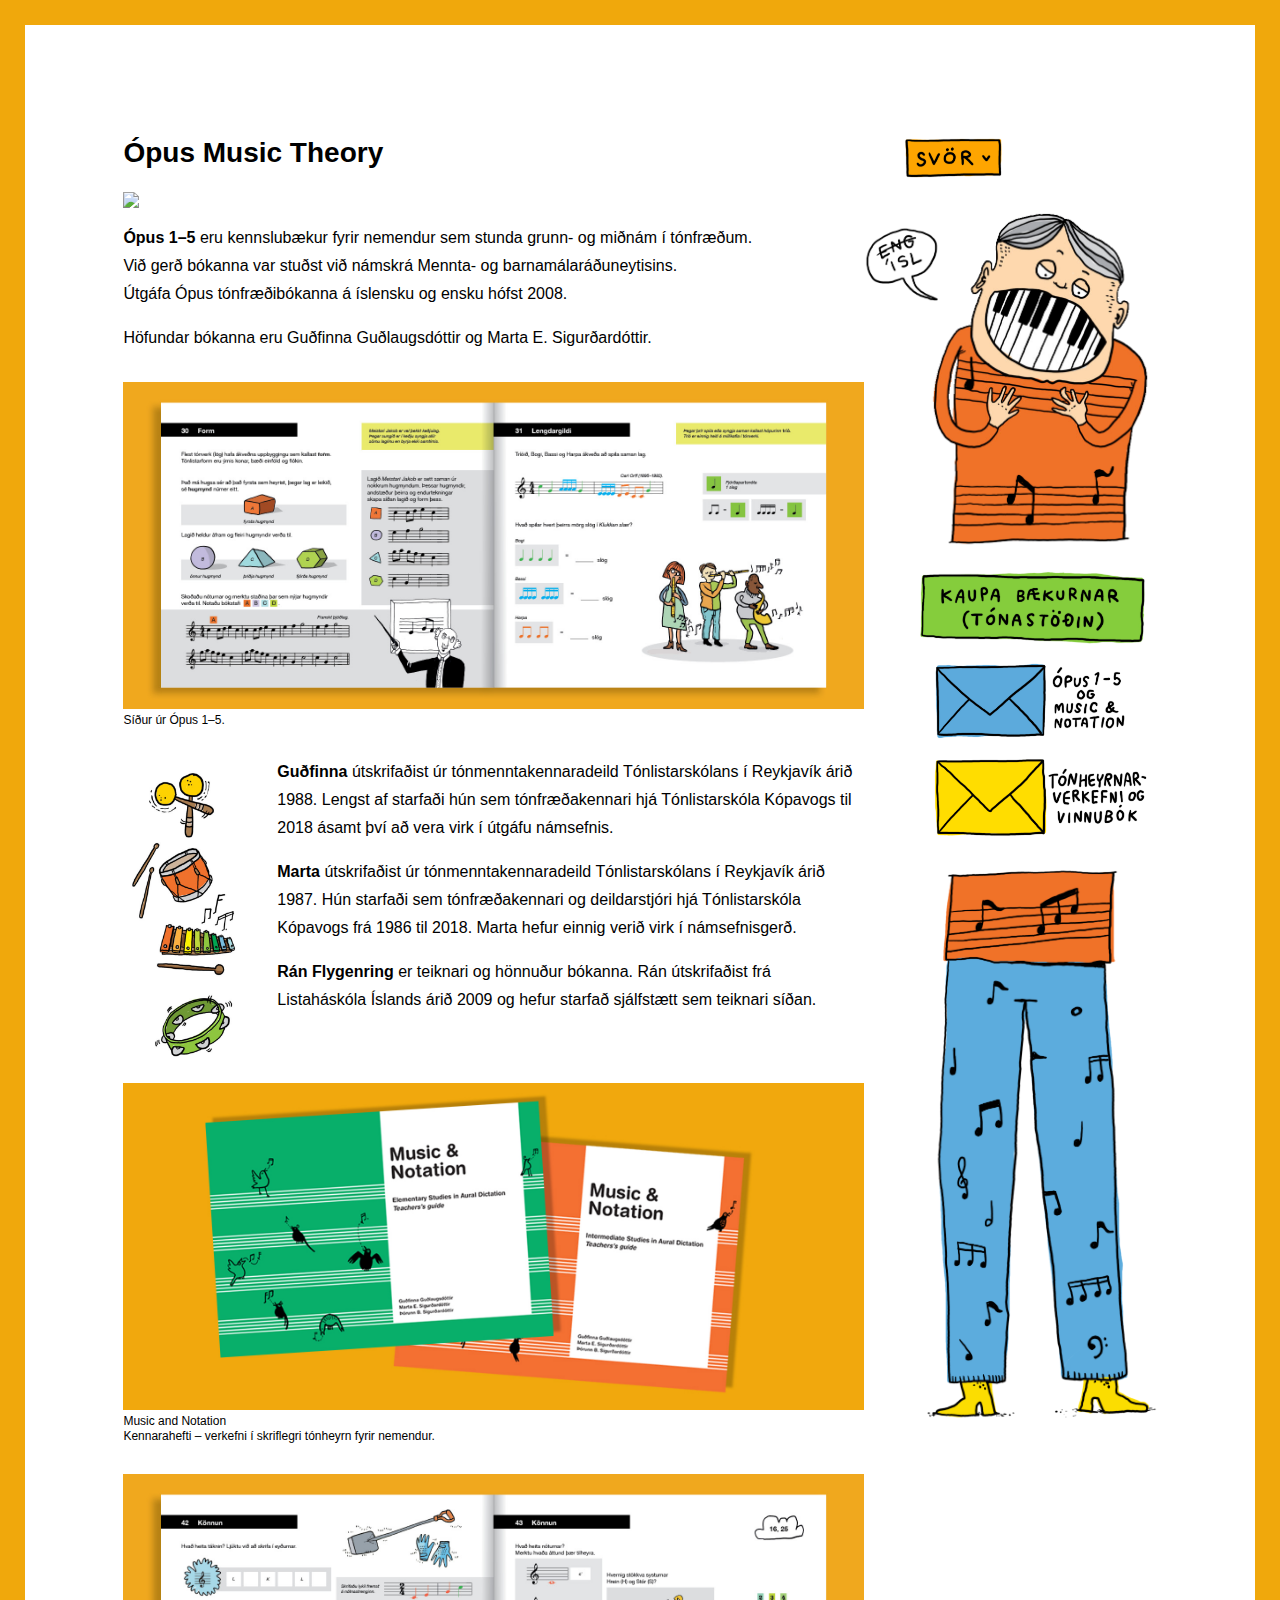
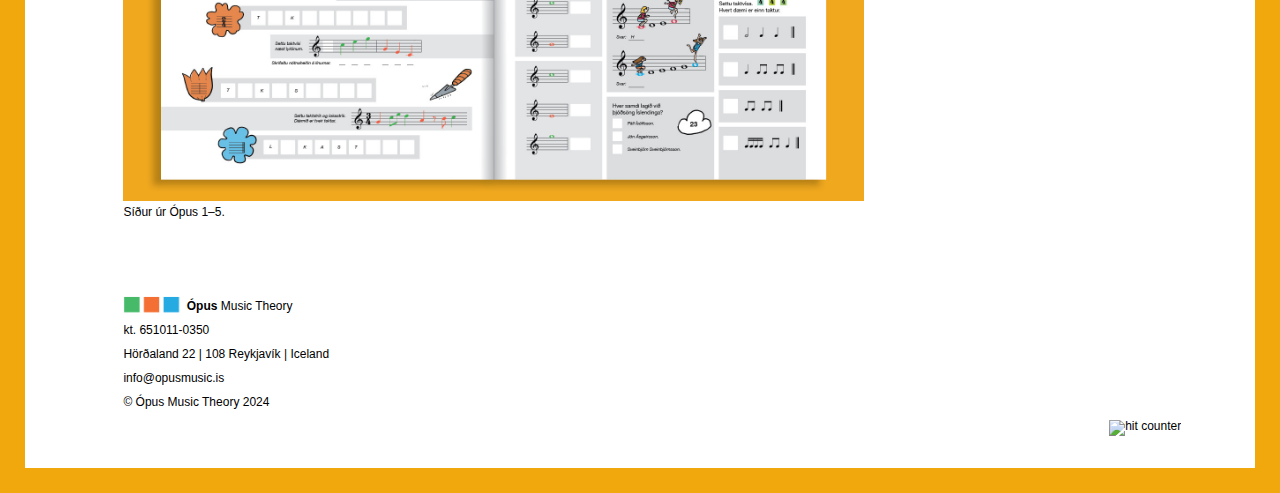
==== commit 07504313: "2024" ====
--- a/index.html
+++ b/index.html
@@ -1,10 +1,10 @@
 <!DOCTYPE html>
-<html >
+<html lang="en">
    <head> 
         <meta name="viewport" content="width=device-width, initial-scale=1.0" />
         <link rel="stylesheet" href="style.css">
-        <link rel="icon" type="image/png" href="https://cdn.glitch.global/8276be85-9a9b-4915-a138-2e4279728780/raudur.png?v=1729731217273" />
-         <title>Ópus Music Theory!</title>
+        <link rel="icon" type="image/png" href="icon/opusicon_7.png" />
+         <title>Ópus Music Theory</title>
     </head>
   
 <header>
@@ -483,7 +483,7 @@
 </noscript>
 <!-- End Email Cloaking --></p>
 
-    <p>© Ópus Music Theory</p>
+    <p>© Ópus Music Theory 2024</p>
      <!-- Start of CuterCounter Code -->
   <a style="float: right; margin-bottom:20px;" href="https://www.cutercounter.com/" target="_blank">   <img src="https://www.cutercounter.com/hits.php?id=hmxqkkpn&nd=6&style=1" border="0" alt="hit counter"></a>
 <!-- End of CuterCounter Code -->
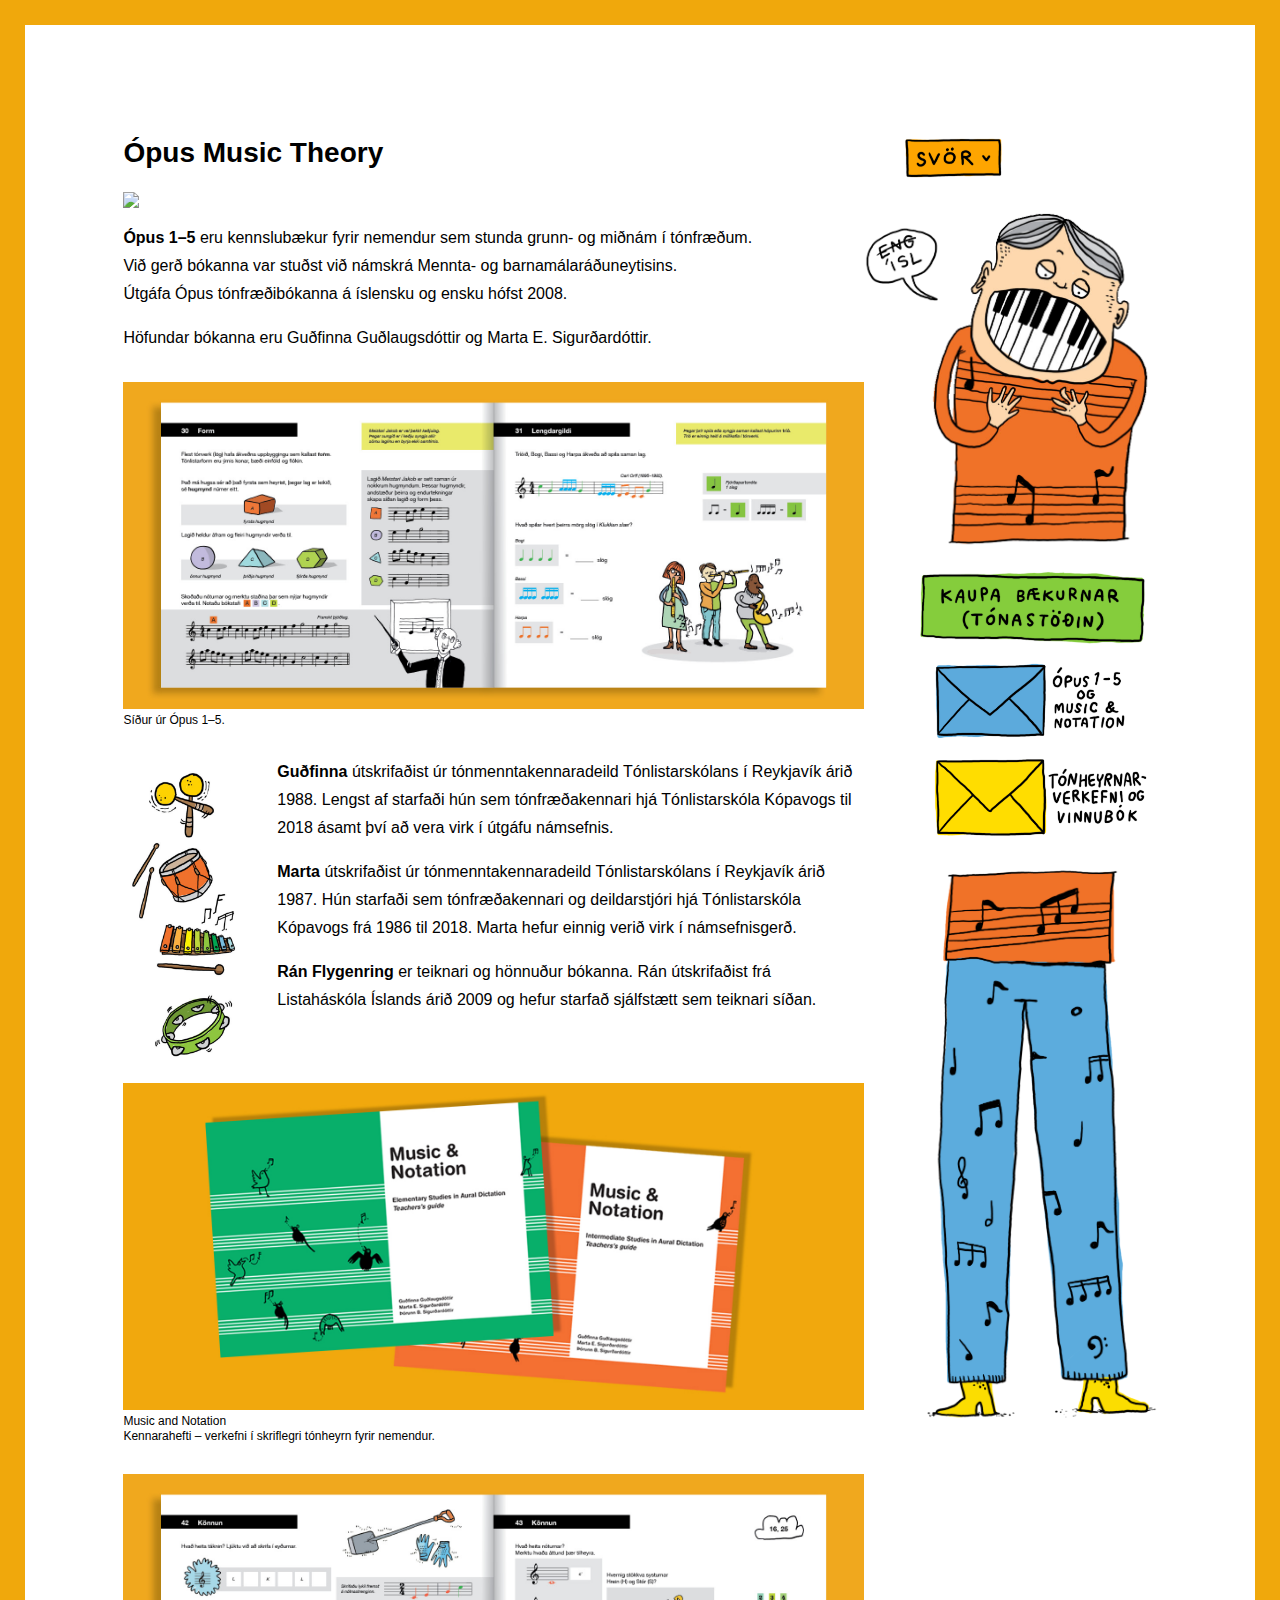
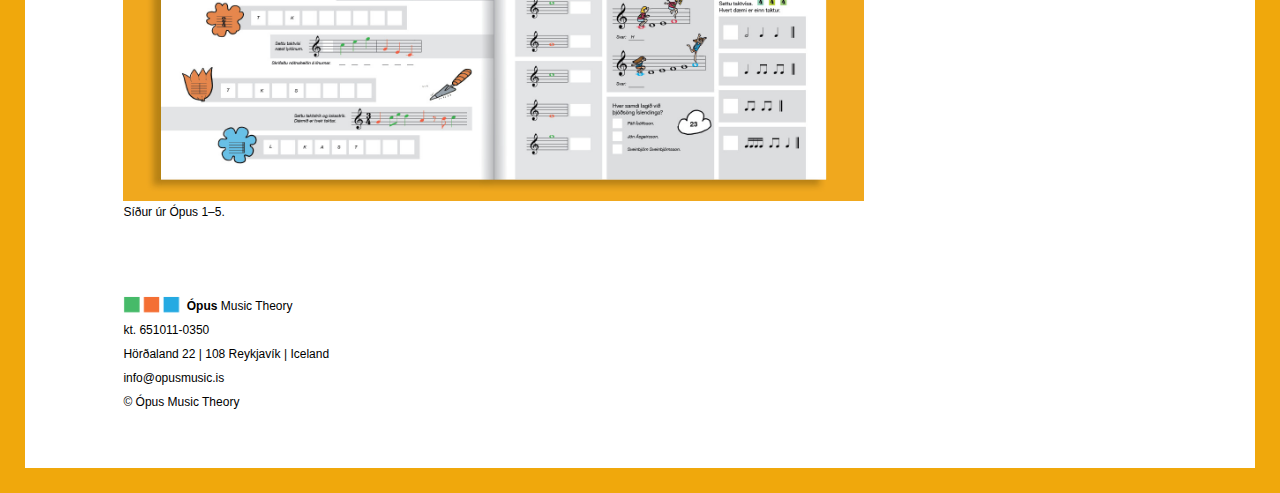
==== commit d56f6d1a: "hitcounter" ====
--- a/index.html
+++ b/index.html
@@ -483,11 +483,9 @@
 </noscript>
 <!-- End Email Cloaking --></p>
 
-    <p>© Ópus Music Theory 2024</p>
-     <!-- Start of CuterCounter Code -->
-  <a style="float: right; margin-bottom:20px;" href="https://www.cutercounter.com/" target="_blank">   <img src="https://www.cutercounter.com/hits.php?id=hmxqkkpn&nd=6&style=1" border="0" alt="hit counter"></a>
-<!-- End of CuterCounter Code -->
-  </footer>
+<p>© Ópus Music Theory</p>
+<a style="float: right; margin-bottom:20px;">   <script type="text/javascript" src="//counter.websiteout.com/js/36/5/0/1"></script></a>
+ </footer>
   
 
 </html>
